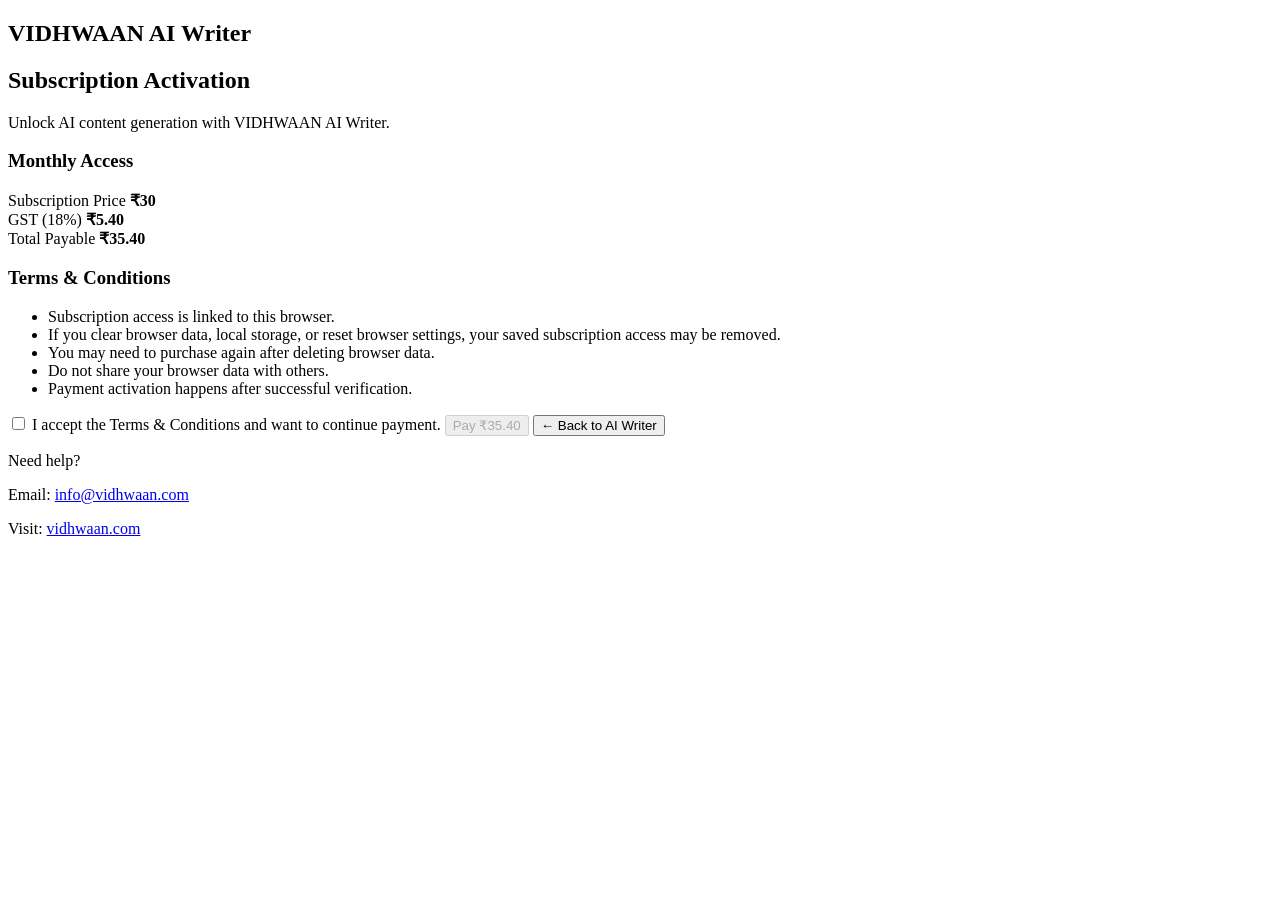
==== payment/index.html @ 8031833a "Create index.html" ====
<!DOCTYPE html>
<html lang="en">

<head>

<meta charset="UTF-8">

<meta name="viewport" content="width=device-width, initial-scale=1.0">

<title>
VIDHWAAN AI Writer Subscription
</title>


<link rel="stylesheet" href="payment.css">


</head>


<body>


<main class="payment-container">


<section class="payment-card">


<h1>
VIDHWAAN AI Writer
</h1>


<h2>
Subscription Activation
</h2>



<p class="description">

Unlock AI content generation with VIDHWAAN AI Writer.

</p>



<div class="price-box">


<h3>
Monthly Access
</h3>


<div class="price-row">

<span>
Subscription Price
</span>

<strong>
₹30
</strong>

</div>



<div class="price-row">

<span>
GST (18%)
</span>

<strong>
₹5.40
</strong>

</div>



<div class="price-row total">

<span>
Total Payable
</span>

<strong>
₹35.40
</strong>

</div>


</div>





<div class="terms-box">


<h3>
Terms & Conditions
</h3>


<ul>

<li>
Subscription access is linked to this browser.
</li>


<li>
If you clear browser data, local storage, or reset browser settings, your saved subscription access may be removed.
</li>


<li>
You may need to purchase again after deleting browser data.
</li>


<li>
Do not share your browser data with others.
</li>


<li>
Payment activation happens after successful verification.
</li>


</ul>


</div>





<label class="accept-box">


<input 
type="checkbox"
id="acceptTerms"
>


<span>

I accept the Terms & Conditions and want to continue payment.

</span>


</label>





<button 
id="payButton"
disabled
>

Pay ₹35.40

</button>





<button 
id="backButton"
class="back-button"
>

← Back to AI Writer

</button>





<div class="support">


<p>

Need help?

</p>


<p>

Email:
<a href="mailto:info@vidhwaan.com">
info@vidhwaan.com
</a>

</p>


<p>

Visit:

<a href="https://vidhwaan.com" target="_blank">

vidhwaan.com

</a>

</p>


</div>



</section>


</main>



<script type="module" src="payment.js"></script>


</body>

</html>
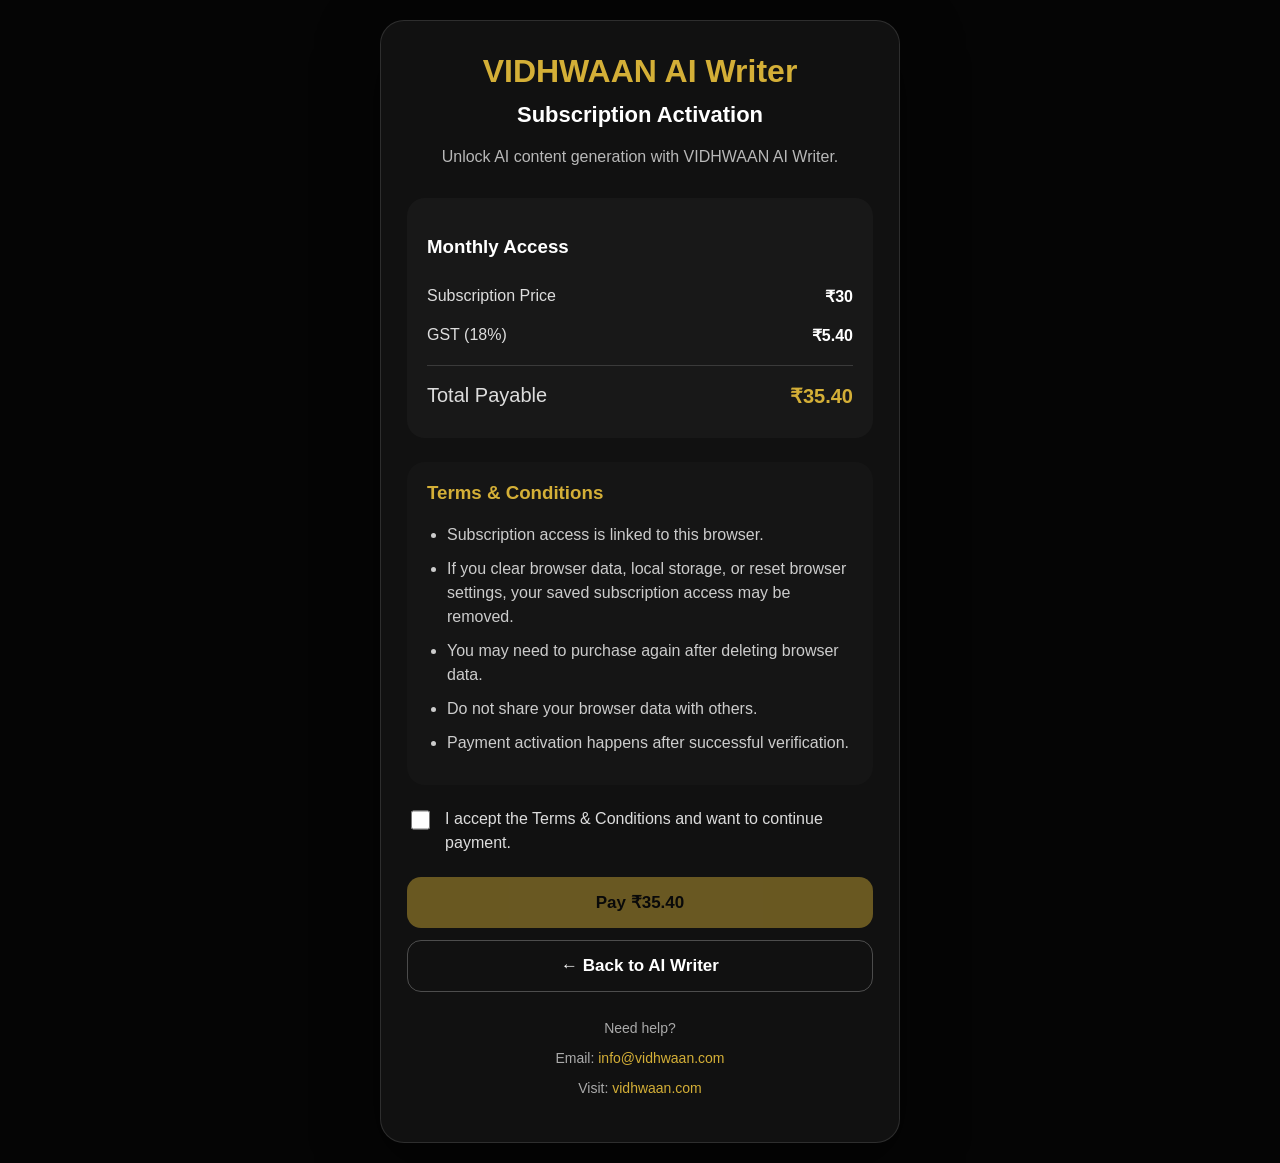
==== commit 9811b077: "Update index.html" ====
--- a/payment/index.html
+++ b/payment/index.html
@@ -236,7 +236,7 @@
 </main>
 
 
-
+<script src="https://checkout.razorpay.com/v1/checkout.js"></script>
 <script type="module" src="payment.js"></script>
 
 
--- a/payment/payment.css
+++ b/payment/payment.css
@@ -0,0 +1,414 @@
+/* ==========================================================================
+   VIDHWAAN AI Writer
+   Payment Page
+   Premium Production Design
+   ========================================================================== */
+
+
+*{
+
+    box-sizing:border-box;
+
+}
+
+
+
+body{
+
+    margin:0;
+
+    min-height:100vh;
+
+    font-family:
+
+    Inter,
+
+    Arial,
+
+    Helvetica,
+
+    sans-serif;
+
+    background:
+
+    #050505;
+
+    color:#ffffff;
+
+    display:flex;
+
+    justify-content:center;
+
+    align-items:center;
+
+    padding:20px;
+
+}
+
+
+
+.payment-container{
+
+    width:100%;
+
+    max-width:520px;
+
+}
+
+
+
+.payment-card{
+
+    background:
+
+    #111111;
+
+    border:
+
+    1px solid rgba(255,255,255,0.12);
+
+    border-radius:24px;
+
+    padding:32px 26px;
+
+    box-shadow:
+
+    0 20px 60px rgba(0,0,0,0.5);
+
+}
+
+
+
+h1{
+
+    text-align:center;
+
+    margin:0;
+
+    font-size:32px;
+
+    color:#d4af37;
+
+}
+
+
+
+h2{
+
+    text-align:center;
+
+    margin:12px 0 10px;
+
+    font-size:22px;
+
+}
+
+
+
+.description{
+
+    text-align:center;
+
+    color:#b8b8b8;
+
+    line-height:1.6;
+
+    margin-bottom:28px;
+
+}
+
+
+
+/* Price */
+
+
+.price-box{
+
+    background:
+
+    #181818;
+
+    border-radius:18px;
+
+    padding:20px;
+
+    margin-bottom:24px;
+
+}
+
+
+
+.price-row{
+
+    display:flex;
+
+    justify-content:space-between;
+
+    padding:10px 0;
+
+    color:#dddddd;
+
+}
+
+
+
+.price-row strong{
+
+    color:#ffffff;
+
+}
+
+
+
+.price-row.total{
+
+    margin-top:10px;
+
+    padding-top:18px;
+
+    border-top:
+
+    1px solid rgba(255,255,255,0.15);
+
+    font-size:20px;
+
+}
+
+
+
+.price-row.total strong{
+
+    color:#d4af37;
+
+}
+
+
+
+/* Terms */
+
+
+.terms-box{
+
+    background:
+
+    #151515;
+
+    border-radius:18px;
+
+    padding:20px;
+
+    margin-bottom:22px;
+
+}
+
+
+
+.terms-box h3{
+
+    margin-top:0;
+
+    color:#d4af37;
+
+}
+
+
+
+.terms-box ul{
+
+    padding-left:20px;
+
+    margin:0;
+
+}
+
+
+
+.terms-box li{
+
+    margin-bottom:10px;
+
+    color:#cccccc;
+
+    line-height:1.5;
+
+}
+
+
+
+/* Checkbox */
+
+
+.accept-box{
+
+    display:flex;
+
+    gap:12px;
+
+    align-items:flex-start;
+
+    cursor:pointer;
+
+    color:#dddddd;
+
+    line-height:1.5;
+
+    margin-bottom:22px;
+
+}
+
+
+
+.accept-box input{
+
+    width:20px;
+
+    height:20px;
+
+    margin-top:3px;
+
+}
+
+
+
+/* Buttons */
+
+
+button{
+
+    width:100%;
+
+    border:none;
+
+    border-radius:14px;
+
+    padding:15px;
+
+    font-size:17px;
+
+    font-weight:600;
+
+    cursor:pointer;
+
+}
+
+
+
+#payButton{
+
+    background:
+
+    #d4af37;
+
+    color:#000000;
+
+}
+
+
+
+#payButton:disabled{
+
+    opacity:0.45;
+
+    cursor:not-allowed;
+
+}
+
+
+
+.back-button{
+
+    margin-top:12px;
+
+    background:
+
+    transparent;
+
+    color:#ffffff;
+
+    border:
+
+    1px solid rgba(255,255,255,0.25);
+
+}
+
+
+
+.back-button:hover{
+
+    background:
+
+    rgba(255,255,255,0.08);
+
+}
+
+
+
+/* Support */
+
+
+.support{
+
+    margin-top:28px;
+
+    text-align:center;
+
+    color:#aaaaaa;
+
+    font-size:14px;
+
+}
+
+
+
+.support a{
+
+    color:#d4af37;
+
+    text-decoration:none;
+
+}
+
+
+
+/* Mobile */
+
+
+@media(max-width:600px){
+
+
+    body{
+
+        padding:14px;
+
+        align-items:flex-start;
+
+    }
+
+
+
+    .payment-card{
+
+        padding:24px 18px;
+
+        border-radius:20px;
+
+    }
+
+
+
+    h1{
+
+        font-size:28px;
+
+    }
+
+
+
+    h2{
+
+        font-size:20px;
+
+    }
+
+
+}
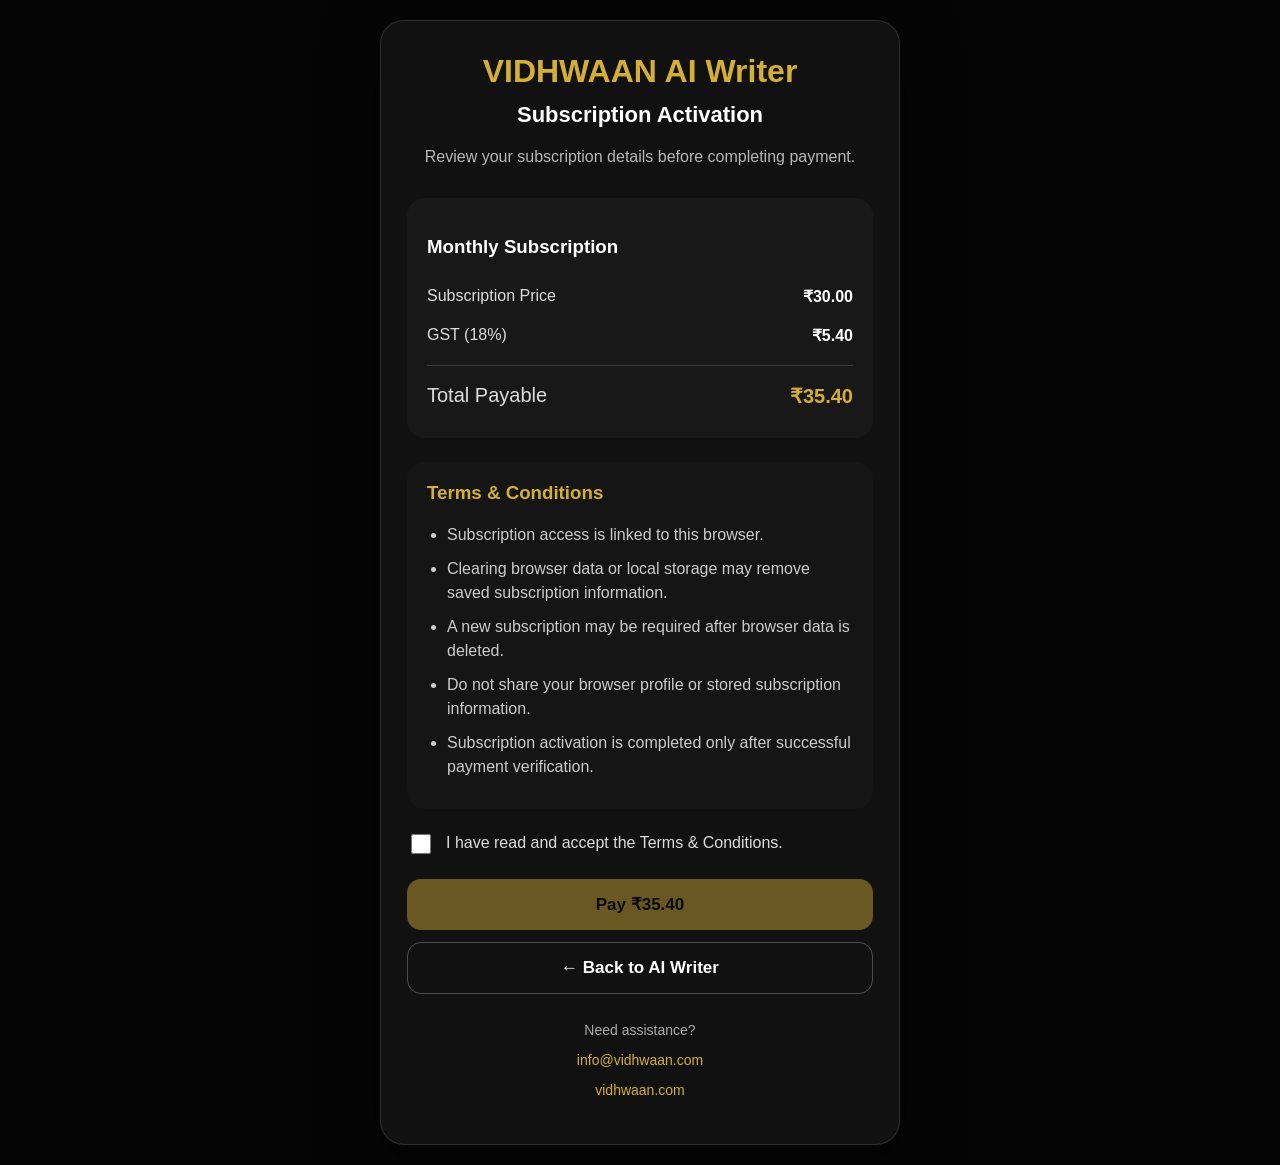
==== commit 8a21d69d: "Update index.html" ====
--- a/payment/index.html
+++ b/payment/index.html
@@ -5,219 +5,191 @@
 
 <meta charset="UTF-8">
 
-<meta name="viewport" content="width=device-width, initial-scale=1.0">
+<meta
+    name="viewport"
+    content="width=device-width, initial-scale=1.0">
 
 <title>
-VIDHWAAN AI Writer Subscription
+VIDHWAAN AI Writer - Subscription
 </title>
 
-
-<link rel="stylesheet" href="payment.css">
-
+<link
+    rel="stylesheet"
+    href="payment.css">
 
 </head>
 
-
 <body>
 
-
 <main class="payment-container">
 
-
 <section class="payment-card">
 
-
 <h1>
+
 VIDHWAAN AI Writer
+
 </h1>
 
-
 <h2>
+
 Subscription Activation
+
 </h2>
 
-
-
 <p class="description">
 
-Unlock AI content generation with VIDHWAAN AI Writer.
-
-</p>
-
-
+Review your subscription details before completing payment.
+
+</p>
 
 <div class="price-box">
 
-
 <h3>
-Monthly Access
+
+Monthly Subscription
+
 </h3>
 
-
 <div class="price-row">
 
 <span>
+
 Subscription Price
+
 </span>
 
 <strong>
-₹30
+
+₹30.00
+
 </strong>
 
 </div>
 
-
-
 <div class="price-row">
 
 <span>
+
 GST (18%)
+
 </span>
 
 <strong>
+
 ₹5.40
+
 </strong>
 
 </div>
 
-
-
 <div class="price-row total">
 
 <span>
+
 Total Payable
+
 </span>
 
 <strong>
+
 ₹35.40
+
 </strong>
 
 </div>
 
-
-</div>
-
-
-
-
+</div>
 
 <div class="terms-box">
 
-
 <h3>
+
 Terms & Conditions
+
 </h3>
 
-
 <ul>
 
 <li>
 Subscription access is linked to this browser.
 </li>
 
-
-<li>
-If you clear browser data, local storage, or reset browser settings, your saved subscription access may be removed.
-</li>
-
-
-<li>
-You may need to purchase again after deleting browser data.
-</li>
-
-
-<li>
-Do not share your browser data with others.
-</li>
-
-
-<li>
-Payment activation happens after successful verification.
-</li>
-
+<li>
+Clearing browser data or local storage may remove saved subscription information.
+</li>
+
+<li>
+A new subscription may be required after browser data is deleted.
+</li>
+
+<li>
+Do not share your browser profile or stored subscription information.
+</li>
+
+<li>
+Subscription activation is completed only after successful payment verification.
+</li>
 
 </ul>
 
-
-</div>
-
-
-
-
+</div>
 
 <label class="accept-box">
 
-
-<input 
-type="checkbox"
-id="acceptTerms"
->
-
-
-<span>
-
-I accept the Terms & Conditions and want to continue payment.
-
-</span>
-
+<input
+    id="acceptTerms"
+    type="checkbox">
+
+<span>
+
+I have read and accept the Terms & Conditions.
+
+</span>
 
 </label>
 
-
-
-
-
-<button 
-id="payButton"
-disabled
->
+<button
+    id="payButton"
+    disabled>
 
 Pay ₹35.40
 
 </button>
 
-
-
-
-
-<button 
-id="backButton"
-class="back-button"
->
+<button
+    id="backButton"
+    class="back-button"
+    type="button">
 
 ← Back to AI Writer
 
 </button>
 
-
-
-
-
 <div class="support">
 
-
 <p>
 
-Need help?
-
-</p>
-
+Need assistance?
+
+</p>
 
 <p>
 
-Email:
 <a href="mailto:info@vidhwaan.com">
+
 info@vidhwaan.com
+
 </a>
 
 </p>
 
-
 <p>
 
-Visit:
-
-<a href="https://vidhwaan.com" target="_blank">
+<a
+    href="https://vidhwaan.com"
+    target="_blank"
+    rel="noopener">
 
 vidhwaan.com
 
@@ -225,20 +197,20 @@
 
 </p>
 
-
-</div>
-
-
+</div>
 
 </section>
 
-
 </main>
 
+<script src="../config.js"></script>
 
 <script src="https://checkout.razorpay.com/v1/checkout.js"></script>
-<script type="module" src="payment.js"></script>
-
+
+<script
+    type="module"
+    src="payment.js">
+</script>
 
 </body>
 
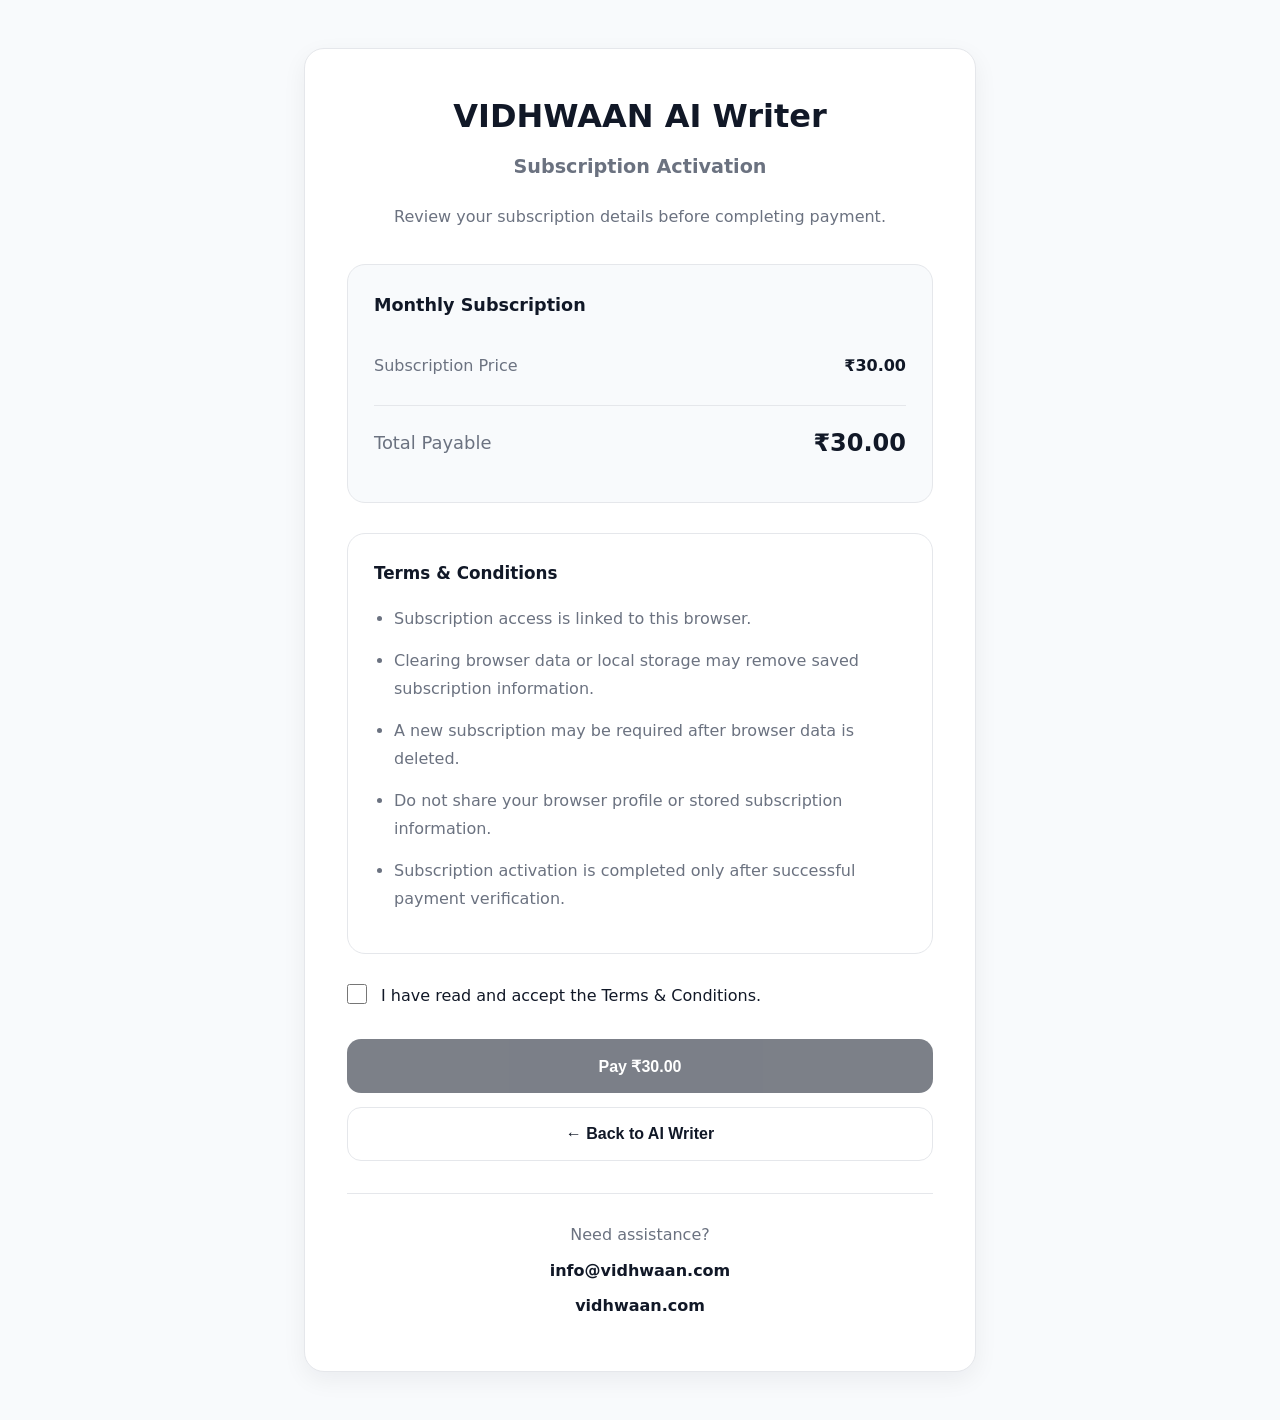
==== commit ac6ef975: "Update index.html" ====
--- a/payment/index.html
+++ b/payment/index.html
@@ -67,33 +67,18 @@
 
 </div>
 
-<div class="price-row">
+
+<div class="price-row total">
 
 <span>
 
-GST (18%)
+Total Payable
 
 </span>
 
 <strong>
 
-₹5.40
-
-</strong>
-
-</div>
-
-<div class="price-row total">
-
-<span>
-
-Total Payable
-
-</span>
-
-<strong>
-
-₹35.40
+₹30.00
 
 </strong>
 
@@ -153,7 +138,7 @@
     id="payButton"
     disabled>
 
-Pay ₹35.40
+Pay ₹30.00
 
 </button>
 
--- a/payment/payment.css
+++ b/payment/payment.css
@@ -1,414 +1,658 @@
 /* ==========================================================================
    VIDHWAAN AI Writer
    Payment Page
-   Premium Production Design
-   ========================================================================== */
-
-
-*{
-
+   Version 2.0
+   Global Production Design
+   ========================================================================== */
+
+/* ==========================================================================
+   RESET
+   ========================================================================== */
+
+*,
+*::before,
+*::after{
+
+    margin:0;
+    padding:0;
     box-sizing:border-box;
 
 }
 
-
+html{
+
+    font-size:16px;
+    -webkit-text-size-adjust:100%;
+    scroll-behavior:smooth;
+
+}
 
 body{
 
-    margin:0;
-
     min-height:100vh;
 
+    background:#f8fafc;
+
+    color:#111827;
+
     font-family:
-
-    Inter,
-
-    Arial,
-
-    Helvetica,
-
-    sans-serif;
-
-    background:
-
-    #050505;
+        system-ui,
+        -apple-system,
+        BlinkMacSystemFont,
+        "Segoe UI",
+        Roboto,
+        Arial,
+        sans-serif;
+
+    line-height:1.6;
+
+    text-rendering:optimizeLegibility;
+
+    -webkit-font-smoothing:antialiased;
+
+}
+
+/* ==========================================================================
+   DESIGN TOKENS
+   ========================================================================== */
+
+:root{
+
+    --vw-bg:#f8fafc;
+
+    --vw-surface:#ffffff;
+
+    --vw-border:#e5e7eb;
+
+    --vw-text:#111827;
+
+    --vw-text-soft:#6b7280;
+
+    --vw-primary:#111827;
+
+    --vw-primary-hover:#1f2937;
+
+    --vw-radius:20px;
+
+    --vw-radius-small:14px;
+
+    --vw-shadow:
+
+        0 8px 24px rgba(15,23,42,.06);
+
+}
+
+/* ==========================================================================
+   LAYOUT
+   ========================================================================== */
+
+.payment-container{
+
+    width:min(100%,720px);
+
+    margin:auto;
+
+    padding:48px 24px;
+
+}
+
+.payment-card{
+
+    background:var(--vw-surface);
+
+    border:1px solid var(--vw-border);
+
+    border-radius:var(--vw-radius);
+
+    box-shadow:var(--vw-shadow);
+
+    overflow:hidden;
+
+}
+
+/* ==========================================================================
+   HEADER
+   ========================================================================== */
+
+h1{
+
+    font-size:2rem;
+
+    font-weight:700;
+
+    color:var(--vw-text);
+
+    text-align:center;
+
+    margin-bottom:10px;
+
+}
+
+h2{
+
+    font-size:1.2rem;
+
+    font-weight:600;
+
+    color:var(--vw-text-soft);
+
+    text-align:center;
+
+    margin-bottom:20px;
+
+}
+
+.description{
+
+    text-align:center;
+
+    color:var(--vw-text-soft);
+
+    font-size:1rem;
+
+    line-height:1.7;
+
+    max-width:520px;
+
+    margin:0 auto;
+
+}
+
+/* ==========================================================================
+   CONTENT
+   ========================================================================== */
+
+.payment-card{
+
+    padding:42px;
+
+}
+
+.price-box{
+
+    margin-top:34px;
+
+    margin-bottom:30px;
+
+    background:#f8fafc;
+
+    border:1px solid var(--vw-border);
+
+    border-radius:18px;
+
+    padding:26px;
+
+}
+
+.price-box h3{
+
+    font-size:1.1rem;
+
+    font-weight:700;
+
+    color:var(--vw-text);
+
+    margin-bottom:20px;
+
+}
+
+.price-row{
+
+    display:flex;
+
+    align-items:center;
+
+    justify-content:space-between;
+
+    gap:20px;
+
+    padding:14px 0;
+
+    color:var(--vw-text-soft);
+
+}
+
+.price-row strong{
+
+    color:var(--vw-text);
+
+    font-weight:700;
+
+}
+
+.price-row.total{
+
+    margin-top:12px;
+
+    padding-top:18px;
+
+    border-top:1px solid var(--vw-border);
+
+    font-size:1.12rem;
+
+}
+
+.price-row.total strong{
+
+    font-size:1.5rem;
+
+}
+
+/* ==========================================================================
+   TERMS
+   ========================================================================== */
+
+.terms-box{
+
+    background:#ffffff;
+
+    border:1px solid var(--vw-border);
+
+    border-radius:18px;
+
+    padding:26px;
+
+    margin-bottom:28px;
+
+}
+
+.terms-box h3{
+
+    font-size:1.05rem;
+
+    margin-bottom:18px;
+
+    color:var(--vw-text);
+
+}
+
+.terms-box ul{
+
+    padding-left:20px;
+
+}
+
+.terms-box li{
+
+    margin-bottom:14px;
+
+    color:var(--vw-text-soft);
+
+    line-height:1.75;
+
+}
+
+/* ==========================================================================
+   ACCEPT
+   ========================================================================== */
+
+.accept-box{
+
+    display:flex;
+
+    align-items:flex-start;
+
+    gap:14px;
+
+    margin-bottom:30px;
+
+    cursor:pointer;
+
+}
+
+.accept-box input{
+
+    width:20px;
+
+    height:20px;
+
+    margin-top:2px;
+
+    accent-color:#111827;
+
+}
+
+.accept-box span{
+
+    color:var(--vw-text);
+
+    line-height:1.7;
+
+}
+
+/* ==========================================================================
+   BUTTONS
+   ========================================================================== */
+
+button{
+
+    width:100%;
+
+    min-height:54px;
+
+    border:none;
+
+    border-radius:14px;
+
+    font-size:16px;
+
+    font-weight:600;
+
+    cursor:pointer;
+
+    transition:
+        background .18s ease,
+        border-color .18s ease,
+        color .18s ease,
+        transform .18s ease;
+
+}
+
+button:hover{
+
+    transform:translateY(-1px);
+
+}
+
+button:active{
+
+    transform:scale(.98);
+
+}
+
+#payButton{
+
+    background:var(--vw-primary);
 
     color:#ffffff;
 
-    display:flex;
-
-    justify-content:center;
-
-    align-items:center;
-
-    padding:20px;
-
-}
-
-
-
-.payment-container{
-
-    width:100%;
-
-    max-width:520px;
-
-}
-
-
-
-.payment-card{
-
-    background:
-
-    #111111;
-
-    border:
-
-    1px solid rgba(255,255,255,0.12);
-
-    border-radius:24px;
-
-    padding:32px 26px;
+}
+
+#payButton:hover{
+
+    background:var(--vw-primary-hover);
+
+}
+
+#payButton:disabled{
+
+    opacity:.55;
+
+    cursor:not-allowed;
+
+    transform:none;
+
+}
+
+.back-button{
+
+    margin-top:14px;
+
+    background:#ffffff;
+
+    color:var(--vw-text);
+
+    border:1px solid var(--vw-border);
+
+}
+
+.back-button:hover{
+
+    background:#f8fafc;
+
+}
+
+/* ==========================================================================
+   SUPPORT
+   ========================================================================== */
+
+.support{
+
+    margin-top:32px;
+
+    padding-top:28px;
+
+    border-top:1px solid var(--vw-border);
+
+    text-align:center;
+
+}
+
+.support p{
+
+    margin-bottom:10px;
+
+    color:var(--vw-text-soft);
+
+    line-height:1.6;
+
+}
+
+.support a{
+
+    color:var(--vw-text);
+
+    text-decoration:none;
+
+    font-weight:600;
+
+}
+
+.support a:hover{
+
+    text-decoration:underline;
+
+}
+
+/* ==========================================================================
+   ACCESSIBILITY
+   ========================================================================== */
+
+button:focus-visible,
+input:focus-visible,
+a:focus-visible{
+
+    outline:none;
 
     box-shadow:
-
-    0 20px 60px rgba(0,0,0,0.5);
-
-}
-
-
-
-h1{
-
-    text-align:center;
-
-    margin:0;
-
-    font-size:32px;
-
-    color:#d4af37;
-
-}
-
-
-
-h2{
-
-    text-align:center;
-
-    margin:12px 0 10px;
-
-    font-size:22px;
-
-}
-
-
-
-.description{
-
-    text-align:center;
-
-    color:#b8b8b8;
-
-    line-height:1.6;
-
-    margin-bottom:28px;
-
-}
-
-
-
-/* Price */
-
-
-.price-box{
-
-    background:
-
-    #181818;
-
-    border-radius:18px;
-
-    padding:20px;
-
-    margin-bottom:24px;
-
-}
-
-
-
-.price-row{
-
-    display:flex;
-
-    justify-content:space-between;
-
-    padding:10px 0;
-
-    color:#dddddd;
-
-}
-
-
-
-.price-row strong{
-
-    color:#ffffff;
-
-}
-
-
-
-.price-row.total{
-
-    margin-top:10px;
-
-    padding-top:18px;
-
-    border-top:
-
-    1px solid rgba(255,255,255,0.15);
-
-    font-size:20px;
-
-}
-
-
-
-.price-row.total strong{
-
-    color:#d4af37;
-
-}
-
-
-
-/* Terms */
-
-
-.terms-box{
-
-    background:
-
-    #151515;
-
-    border-radius:18px;
-
-    padding:20px;
-
-    margin-bottom:22px;
-
-}
-
-
-
-.terms-box h3{
-
-    margin-top:0;
-
-    color:#d4af37;
-
-}
-
-
-
-.terms-box ul{
-
-    padding-left:20px;
-
-    margin:0;
-
-}
-
-
-
-.terms-box li{
-
-    margin-bottom:10px;
-
-    color:#cccccc;
-
-    line-height:1.5;
-
-}
-
-
-
-/* Checkbox */
-
-
-.accept-box{
-
-    display:flex;
-
-    gap:12px;
-
-    align-items:flex-start;
-
-    cursor:pointer;
-
-    color:#dddddd;
-
-    line-height:1.5;
-
-    margin-bottom:22px;
-
-}
-
-
-
-.accept-box input{
-
-    width:20px;
-
-    height:20px;
-
-    margin-top:3px;
-
-}
-
-
-
-/* Buttons */
-
-
-button{
-
-    width:100%;
-
-    border:none;
-
-    border-radius:14px;
-
-    padding:15px;
-
-    font-size:17px;
-
-    font-weight:600;
-
-    cursor:pointer;
-
-}
-
-
-
-#payButton{
-
-    background:
-
-    #d4af37;
-
-    color:#000000;
-
-}
-
-
-
-#payButton:disabled{
-
-    opacity:0.45;
-
-    cursor:not-allowed;
-
-}
-
-
-
-.back-button{
-
-    margin-top:12px;
-
-    background:
-
-    transparent;
-
-    color:#ffffff;
-
-    border:
-
-    1px solid rgba(255,255,255,0.25);
-
-}
-
-
-
-.back-button:hover{
-
-    background:
-
-    rgba(255,255,255,0.08);
-
-}
-
-
-
-/* Support */
-
-
-.support{
-
-    margin-top:28px;
-
-    text-align:center;
-
-    color:#aaaaaa;
-
-    font-size:14px;
-
-}
-
-
-
-.support a{
-
-    color:#d4af37;
-
-    text-decoration:none;
-
-}
-
-
-
-/* Mobile */
-
-
-@media(max-width:600px){
-
+        0 0 0 4px rgba(17,24,39,.12);
+
+}
+
+::selection{
+
+    background:#dbeafe;
+
+    color:#111827;
+
+}
+
+/* ==========================================================================
+   MOBILE
+   ========================================================================== */
+
+@media(max-width:768px){
+
+    .payment-container{
+
+        padding:16px;
+
+    }
+
+    .payment-card{
+
+        padding:24px;
+
+        border-radius:18px;
+
+    }
+
+    h1{
+
+        font-size:1.75rem;
+
+    }
+
+    h2{
+
+        font-size:1.05rem;
+
+        margin-bottom:16px;
+
+    }
+
+    .description{
+
+        font-size:.95rem;
+
+    }
+
+    .price-box{
+
+        margin-top:24px;
+
+        padding:20px;
+
+    }
+
+    .price-row{
+
+        padding:12px 0;
+
+        gap:12px;
+
+    }
+
+    .price-row.total{
+
+        font-size:1rem;
+
+    }
+
+    .price-row.total strong{
+
+        font-size:1.3rem;
+
+    }
+
+    .terms-box{
+
+        padding:20px;
+
+    }
+
+    .terms-box li{
+
+        margin-bottom:12px;
+
+    }
+
+    .accept-box{
+
+        gap:12px;
+
+    }
+
+    .accept-box span{
+
+        font-size:.95rem;
+
+    }
+
+    button{
+
+        min-height:52px;
+
+        font-size:15px;
+
+    }
+
+}
+
+/* ==========================================================================
+   SMALL MOBILE
+   ========================================================================== */
+
+@media(max-width:480px){
+
+    .payment-container{
+
+        padding:12px;
+
+    }
+
+    .payment-card{
+
+        padding:20px;
+
+    }
+
+    h1{
+
+        font-size:1.55rem;
+
+    }
+
+    h2{
+
+        font-size:1rem;
+
+    }
+
+    .price-box,
+    .terms-box{
+
+        padding:18px;
+
+    }
+
+    .price-row{
+
+        font-size:.95rem;
+
+    }
+
+    .price-row.total strong{
+
+        font-size:1.2rem;
+
+    }
+
+}
+
+/* ==========================================================================
+   PRINT
+   ========================================================================== */
+
+@media print{
 
     body{
 
-        padding:14px;
-
-        align-items:flex-start;
-
-    }
-
-
+        background:#ffffff;
+
+    }
+
+    .payment-container{
+
+        max-width:100%;
+
+        padding:0;
+
+    }
 
     .payment-card{
 
-        padding:24px 18px;
-
-        border-radius:20px;
-
-    }
-
-
-
-    h1{
-
-        font-size:28px;
-
-    }
-
-
-
-    h2{
-
-        font-size:20px;
-
-    }
-
-
-}
+        box-shadow:none;
+
+        border:1px solid #cccccc;
+
+    }
+
+    button{
+
+        display:none;
+
+    }
+
+}
+
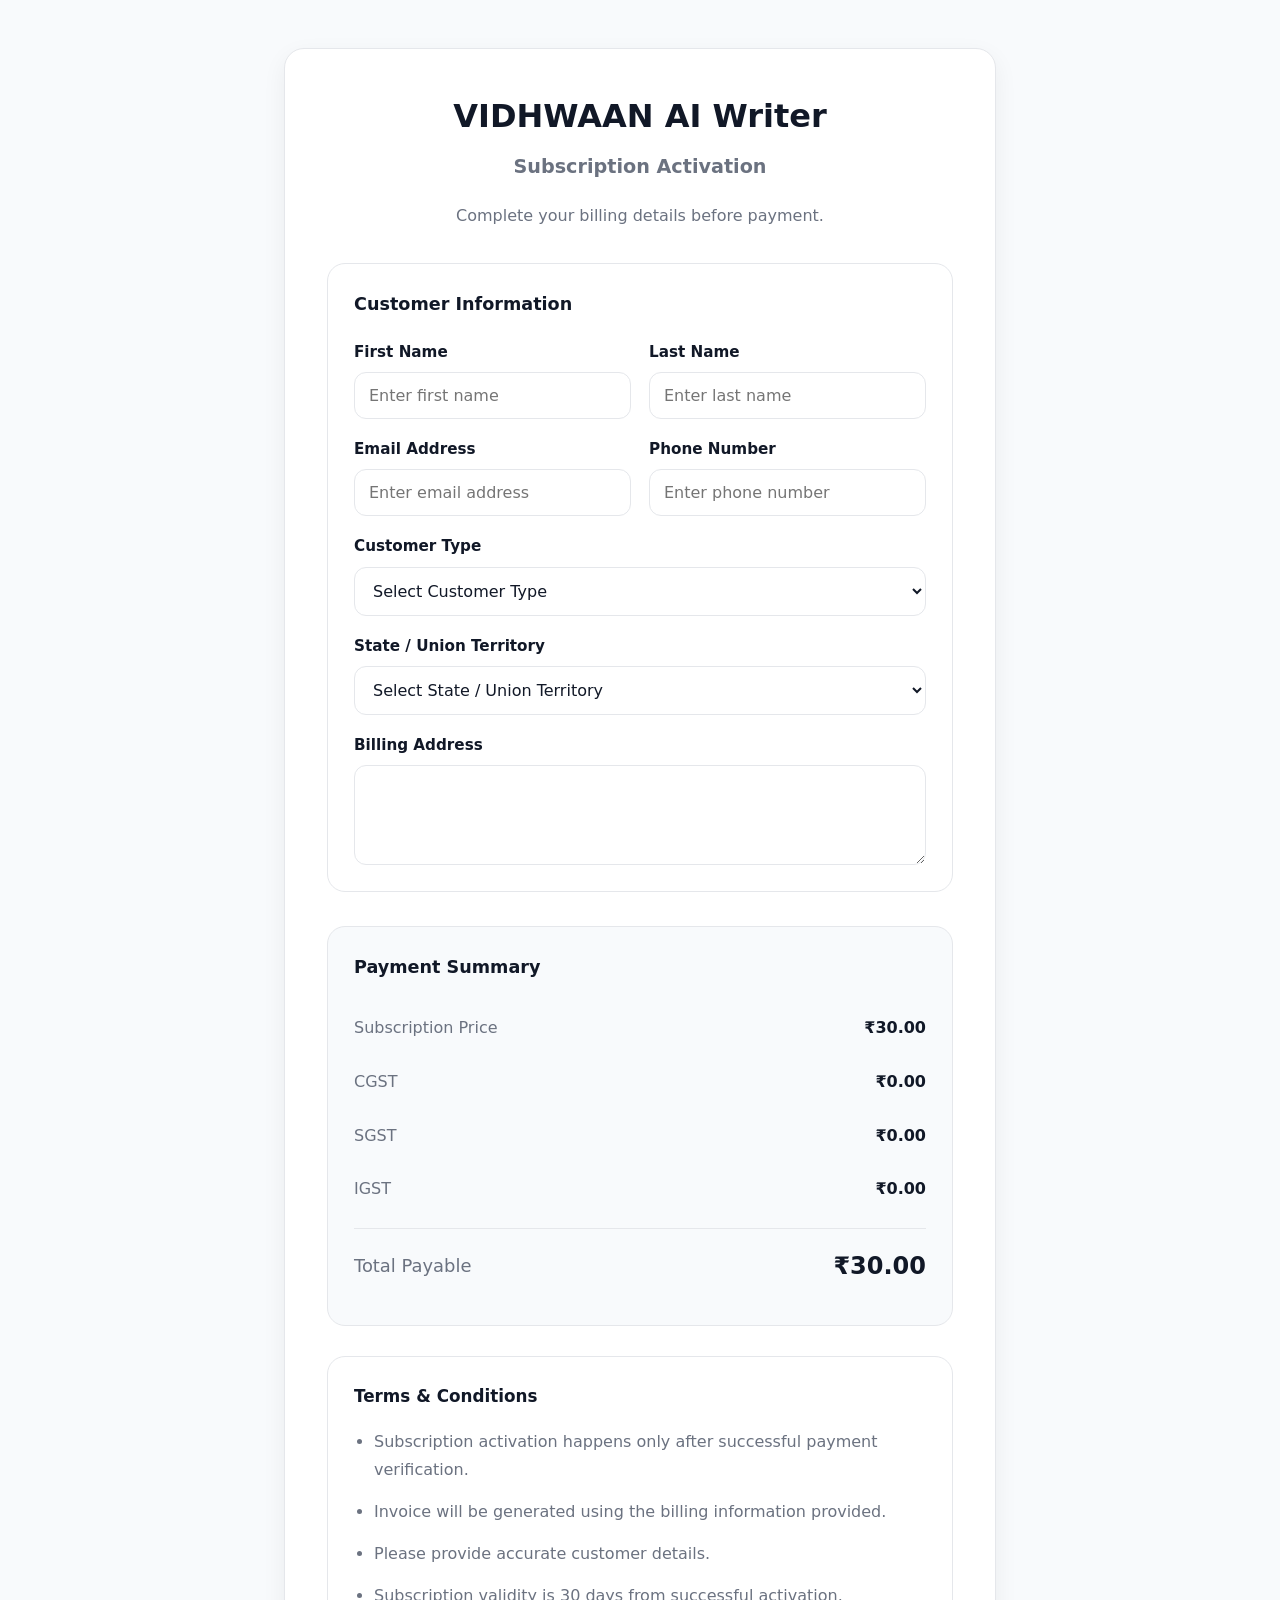
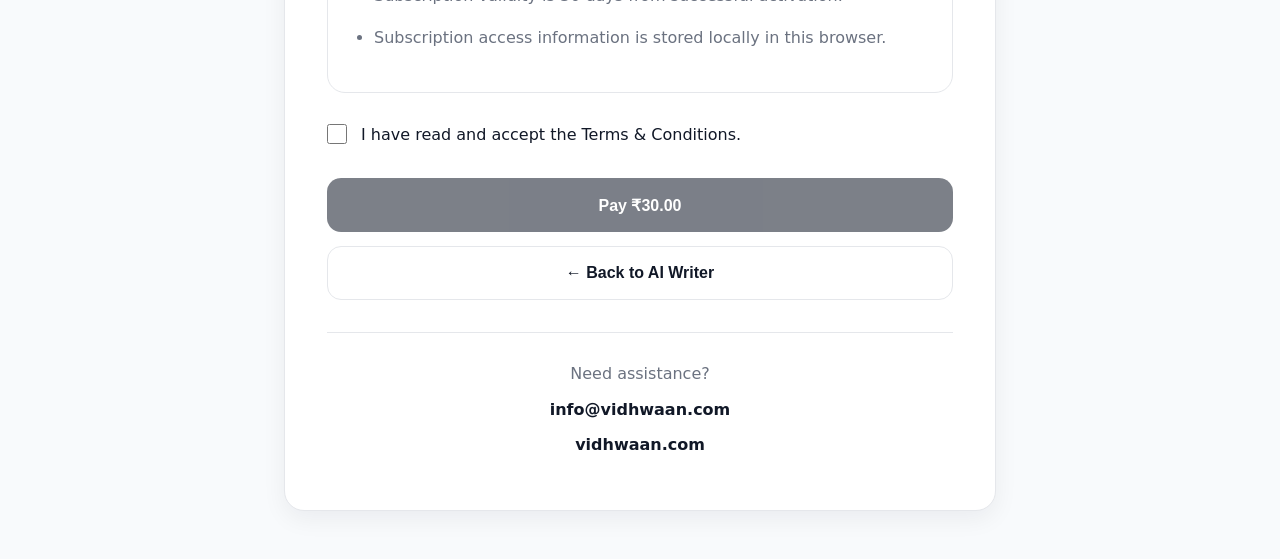
==== commit 50860e20: "Add files via upload" ====
--- a/payment/index.html
+++ b/payment/index.html
@@ -6,125 +6,754 @@
 <meta charset="UTF-8">
 
 <meta
-    name="viewport"
-    content="width=device-width, initial-scale=1.0">
+name="viewport"
+content="width=device-width, initial-scale=1.0">
 
 <title>
 VIDHWAAN AI Writer - Subscription
 </title>
 
+
 <link
-    rel="stylesheet"
-    href="payment.css">
+rel="stylesheet"
+href="payment.css">
+
 
 </head>
 
+
 <body>
 
+
 <main class="payment-container">
 
+
 <section class="payment-card">
 
+
+
 <h1>
 
 VIDHWAAN AI Writer
 
 </h1>
 
+
+
 <h2>
 
 Subscription Activation
 
 </h2>
 
+
+
 <p class="description">
 
-Review your subscription details before completing payment.
+Complete your billing details before payment.
 
 </p>
 
+
+
+
+
+<!-- =====================================================
+     CUSTOMER INFORMATION
+     ===================================================== -->
+
+
+<div class="customer-box">
+
+
+<h3>
+
+Customer Information
+
+</h3>
+
+
+
+<div class="customer-grid">
+
+
+
+
+
+<div class="customer-field">
+
+<label for="firstName">
+
+First Name
+
+</label>
+
+
+<input
+
+id="firstName"
+
+type="text"
+
+placeholder="Enter first name"
+
+autocomplete="given-name">
+
+</div>
+
+
+
+
+
+<div class="customer-field">
+
+<label for="lastName">
+
+Last Name
+
+</label>
+
+
+<input
+
+id="lastName"
+
+type="text"
+
+placeholder="Enter last name"
+
+autocomplete="family-name">
+
+</div>
+
+
+
+
+
+<div class="customer-field">
+
+<label for="email">
+
+Email Address
+
+</label>
+
+
+<input
+
+id="email"
+
+type="email"
+
+placeholder="Enter email address"
+
+autocomplete="email">
+
+</div>
+
+
+
+
+
+<div class="customer-field">
+
+<label for="phone">
+
+Phone Number
+
+</label>
+
+
+<input
+
+id="phone"
+
+type="tel"
+
+placeholder="Enter phone number"
+
+autocomplete="tel">
+
+</div>
+
+
+
+
+
+
+
+<div class="customer-field full">
+
+
+<label for="customerType">
+
+Customer Type
+
+</label>
+
+
+
+<select id="customerType">
+
+
+<option value="">
+
+Select Customer Type
+
+</option>
+
+
+<option value="individual">
+
+Individual
+
+</option>
+
+
+<option value="company">
+
+Company
+
+</option>
+
+
+</select>
+
+
+
+</div>
+
+
+
+
+
+
+<div
+
+id="companySection"
+
+class="customer-field full"
+
+hidden>
+
+
+
+<label for="companyName">
+
+Company Name
+
+</label>
+
+
+
+<input
+
+id="companyName"
+
+type="text"
+
+placeholder="Enter company name"
+
+autocomplete="organization">
+
+
+
+
+
+<label for="gstin">
+
+GSTIN (Optional)
+
+</label>
+
+
+
+<input
+
+id="gstin"
+
+type="text"
+
+placeholder="Enter GSTIN"
+
+autocomplete="off">
+
+
+
+</div>
+
+
+
+
+
+
+<div class="customer-field full">
+
+
+<label for="state">
+
+State / Union Territory
+
+</label>
+
+
+
+<select id="state">
+
+
+<option value="">
+
+Select State / Union Territory
+
+</option>
+
+
+<option>
+Andaman and Nicobar Islands
+</option>
+
+
+<option>
+Andhra Pradesh
+</option>
+
+
+<option>
+Arunachal Pradesh
+</option>
+
+
+<option>
+Assam
+</option>
+
+
+<option>
+Bihar
+</option>
+
+
+<option>
+Chandigarh
+</option>
+
+
+<option>
+Chhattisgarh
+</option>
+
+
+<option>
+Dadra and Nagar Haveli and Daman and Diu
+</option>
+
+
+<option>
+Delhi
+</option>
+
+
+<option>
+Goa
+</option>
+
+
+<option>
+Gujarat
+</option>
+
+
+<option>
+Haryana
+</option>
+
+
+<option>
+Himachal Pradesh
+</option>
+
+
+<option>
+Jammu and Kashmir
+</option>
+
+
+<option>
+Jharkhand
+</option>
+
+
+<option>
+Karnataka
+</option>
+
+
+<option>
+Kerala
+</option>
+
+
+<option>
+Ladakh
+</option>
+
+
+<option>
+Lakshadweep
+</option>
+
+
+<option>
+Madhya Pradesh
+</option>
+
+
+<option>
+Maharashtra
+</option>
+
+
+<option>
+Manipur
+</option>
+
+
+<option>
+Meghalaya
+</option>
+
+
+<option>
+Mizoram
+</option>
+
+
+<option>
+Nagaland
+</option>
+
+
+<option>
+Odisha
+</option>
+
+
+<option>
+Puducherry
+</option>
+
+
+<option>
+Punjab
+</option>
+
+
+<option>
+Rajasthan
+</option>
+
+
+<option>
+Sikkim
+</option>
+
+
+<option>
+Tamil Nadu
+</option>
+
+
+<option>
+Telangana
+</option>
+
+
+<option>
+Tripura
+</option>
+
+
+<option>
+Uttar Pradesh
+</option>
+
+
+<option>
+Uttarakhand
+</option>
+
+
+<option>
+West Bengal
+</option>
+
+
+</select>
+
+
+</div>
+
+<!-- =====================================================
+     BILLING ADDRESS
+     ===================================================== -->
+
+
+<div class="customer-field full">
+
+
+<label for="address">
+
+Billing Address
+
+</label>
+
+
+
+<textarea
+
+id="address"
+
+rows="3"
+
+placeholder="Enter billing address"
+
+autocomplete="street-address">
+
+</textarea>
+
+
+
+</div>
+
+
+
+</div>
+
+
+</div>
+
+
+
+
+
+
+
+
+<!-- =====================================================
+     PAYMENT SUMMARY
+     ===================================================== -->
+
+
 <div class="price-box">
 
+
 <h3>
 
-Monthly Subscription
+Payment Summary
 
 </h3>
 
+
+
+
 <div class="price-row">
 
+
 <span>
 
 Subscription Price
 
 </span>
 
-<strong>
+
+<strong id="baseAmount">
 
 ₹30.00
 
 </strong>
 
-</div>
+
+</div>
+
+
+
+
+
+<div class="price-row">
+
+
+<span>
+
+CGST
+
+</span>
+
+
+<strong id="cgstAmount">
+
+₹0.00
+
+</strong>
+
+
+</div>
+
+
+
+
+
+<div class="price-row">
+
+
+<span>
+
+SGST
+
+</span>
+
+
+<strong id="sgstAmount">
+
+₹0.00
+
+</strong>
+
+
+</div>
+
+
+
+
+
+<div class="price-row">
+
+
+<span>
+
+IGST
+
+</span>
+
+
+<strong id="igstAmount">
+
+₹0.00
+
+</strong>
+
+
+</div>
+
+
+
+
 
 
 <div class="price-row total">
 
+
 <span>
 
 Total Payable
 
 </span>
 
-<strong>
+
+<strong id="totalAmount">
 
 ₹30.00
 
 </strong>
 
-</div>
-
-</div>
+
+</div>
+
+
+</div>
+
+
+
+
+
+
+
+
+
+<!-- =====================================================
+     TERMS
+     ===================================================== -->
+
 
 <div class="terms-box">
 
+
 <h3>
 
 Terms & Conditions
 
 </h3>
 
+
+
 <ul>
 
+
 <li>
-Subscription access is linked to this browser.
+
+Subscription activation happens only after successful payment verification.
+
 </li>
 
+
 <li>
-Clearing browser data or local storage may remove saved subscription information.
+
+Invoice will be generated using the billing information provided.
+
 </li>
 
+
 <li>
-A new subscription may be required after browser data is deleted.
+
+Please provide accurate customer details.
+
 </li>
 
+
 <li>
-Do not share your browser profile or stored subscription information.
+
+Subscription validity is 30 days from successful activation.
+
 </li>
 
+
 <li>
-Subscription activation is completed only after successful payment verification.
+
+Subscription access information is stored locally in this browser.
+
 </li>
 
+
 </ul>
 
-</div>
+
+</div>
+
+
+
+
+
+
 
 <label class="accept-box">
 
+
 <input
-    id="acceptTerms"
-    type="checkbox">
+
+id="acceptTerms"
+
+type="checkbox">
+
+
 
 <span>
 
@@ -132,33 +761,65 @@
 
 </span>
 
-</label>
+
+</label>
+
+
+
+
+
+
 
 <button
-    id="payButton"
-    disabled>
+
+id="payButton"
+
+disabled>
+
 
 Pay ₹30.00
 
+
 </button>
 
+
+
+
+
+
+
 <button
-    id="backButton"
-    class="back-button"
-    type="button">
+
+id="backButton"
+
+class="back-button"
+
+type="button">
+
 
 ← Back to AI Writer
 
+
 </button>
 
+
+
+
+
+
+
+
 <div class="support">
 
+
 <p>
 
 Need assistance?
 
 </p>
 
+
+
 <p>
 
 <a href="mailto:info@vidhwaan.com">
@@ -169,34 +830,69 @@
 
 </p>
 
+
+
+
 <p>
 
 <a
-    href="https://vidhwaan.com"
-    target="_blank"
-    rel="noopener">
+
+href="https://vidhwaan.com"
+
+target="_blank"
+
+rel="noopener">
+
 
 vidhwaan.com
 
+
 </a>
 
 </p>
 
-</div>
+
+
+</div>
+
+
+
+
+
+
 
 </section>
 
+
 </main>
 
+
+
+
+
+
+
 <script src="../config.js"></script>
 
+
 <script src="https://checkout.razorpay.com/v1/checkout.js"></script>
 
+
+
+
 <script
-    type="module"
-    src="payment.js">
+
+type="module"
+
+src="payment.js">
+
 </script>
 
+
+
+
+
 </body>
 
-</html>
+
+</html>
--- a/payment/payment.css
+++ b/payment/payment.css
@@ -1,13 +1,15 @@
 /* ==========================================================================
    VIDHWAAN AI Writer
    Payment Page
-   Version 2.0
+   Version 3.0
    Global Production Design
    ========================================================================== */
 
+
 /* ==========================================================================
    RESET
    ========================================================================== */
+
 
 *,
 *::before,
@@ -19,14 +21,20 @@
 
 }
 
+
+
 html{
 
     font-size:16px;
+
     -webkit-text-size-adjust:100%;
+
     scroll-behavior:smooth;
 
 }
 
+
+
 body{
 
     min-height:100vh;
@@ -36,623 +44,1194 @@
     color:#111827;
 
     font-family:
+
         system-ui,
+
         -apple-system,
+
         BlinkMacSystemFont,
+
         "Segoe UI",
+
         Roboto,
+
         Arial,
+
         sans-serif;
 
+
     line-height:1.6;
 
-    text-rendering:optimizeLegibility;
-
     -webkit-font-smoothing:antialiased;
 
 }
 
+
+
+
+
 /* ==========================================================================
    DESIGN TOKENS
    ========================================================================== */
 
+
 :root{
 
+
     --vw-bg:#f8fafc;
 
+
     --vw-surface:#ffffff;
 
+
     --vw-border:#e5e7eb;
 
+
     --vw-text:#111827;
 
+
     --vw-text-soft:#6b7280;
 
+
     --vw-primary:#111827;
 
+
     --vw-primary-hover:#1f2937;
 
+
     --vw-radius:20px;
 
-    --vw-radius-small:14px;
 
     --vw-shadow:
 
-        0 8px 24px rgba(15,23,42,.06);
-
-}
+    0 8px 24px rgba(15,23,42,.06);
+
+
+}
+
+
+
+
+
+
 
 /* ==========================================================================
    LAYOUT
    ========================================================================== */
 
+
 .payment-container{
 
-    width:min(100%,720px);
+
+    width:min(100%,760px);
+
 
     margin:auto;
 
+
     padding:48px 24px;
 
-}
+
+}
+
+
+
 
 .payment-card{
 
+
     background:var(--vw-surface);
 
+
     border:1px solid var(--vw-border);
 
+
     border-radius:var(--vw-radius);
 
+
     box-shadow:var(--vw-shadow);
 
-    overflow:hidden;
-
-}
+
+    padding:42px;
+
+
+}
+
+
+
+
+
+
+
 
 /* ==========================================================================
    HEADER
    ========================================================================== */
 
+
 h1{
 
+
     font-size:2rem;
 
+
     font-weight:700;
 
+
+    text-align:center;
+
+
     color:var(--vw-text);
 
+
+    margin-bottom:10px;
+
+
+}
+
+
+
+h2{
+
+
+    font-size:1.2rem;
+
+
+    font-weight:600;
+
+
     text-align:center;
 
+
+    color:var(--vw-text-soft);
+
+
+    margin-bottom:20px;
+
+
+}
+
+
+
+
+.description{
+
+
+    text-align:center;
+
+
+    color:var(--vw-text-soft);
+
+
+    font-size:1rem;
+
+
+    max-width:520px;
+
+
+    margin:auto;
+
+
+}
+
+
+
+
+
+
+
+/* ==========================================================================
+   CUSTOMER INFORMATION
+   ========================================================================== */
+
+
+
+.customer-box{
+
+
+    margin-top:34px;
+
+
+    margin-bottom:30px;
+
+
+    background:#ffffff;
+
+
+    border:1px solid var(--vw-border);
+
+
+    border-radius:18px;
+
+
+    padding:26px;
+
+
+}
+
+
+
+
+.customer-box h3{
+
+
+    font-size:1.1rem;
+
+
+    font-weight:700;
+
+
+    margin-bottom:22px;
+
+
+}
+
+
+
+
+
+.customer-grid{
+
+
+    display:grid;
+
+
+    grid-template-columns:repeat(2,1fr);
+
+
+    gap:18px;
+
+
+}
+
+
+
+
+.customer-field{
+
+    display:flex;
+
+    flex-direction:column;
+
+    gap:8px;
+
+}
+
+
+.customer-field[hidden]{
+
+    display:none;
+
+}
+
+
+
+
+
+.customer-field.full{
+
+
+    grid-column:1/-1;
+
+
+}
+
+
+
+
+
+.customer-field label{
+
+
+    font-size:.95rem;
+
+
+    font-weight:600;
+
+
+    color:var(--vw-text);
+
+
+}
+
+
+
+
+
+.customer-field input,
+.customer-field select,
+.customer-field textarea{
+
+
+    width:100%;
+
+
+    border:1px solid var(--vw-border);
+
+
+    border-radius:12px;
+
+
+    padding:13px 14px;
+
+
+    font-size:16px;
+
+
+    font-family:inherit;
+
+
+    color:var(--vw-text);
+
+
+    background:#ffffff;
+
+
+    transition:
+
+
+    border-color .18s ease,
+
+    box-shadow .18s ease;
+
+
+}
+
+
+
+
+
+.customer-field textarea{
+
+
+    resize:vertical;
+
+
+    min-height:100px;
+
+
+}
+
+
+
+
+
+.customer-field input:focus,
+.customer-field select:focus,
+.customer-field textarea:focus{
+
+
+    outline:none;
+
+
+    border-color:#111827;
+
+
+    box-shadow:
+
+
+    0 0 0 4px rgba(17,24,39,.10);
+
+
+}
+
+/* ==========================================================================
+   PAYMENT SUMMARY
+   ========================================================================== */
+
+
+.price-box{
+
+
+    margin-top:34px;
+
+
+    margin-bottom:30px;
+
+
+    background:#f8fafc;
+
+
+    border:1px solid var(--vw-border);
+
+
+    border-radius:18px;
+
+
+    padding:26px;
+
+
+}
+
+
+
+
+
+.price-box h3{
+
+
+    font-size:1.1rem;
+
+
+    font-weight:700;
+
+
+    color:var(--vw-text);
+
+
+    margin-bottom:20px;
+
+
+}
+
+
+
+
+
+.price-row{
+
+
+    display:flex;
+
+
+    align-items:center;
+
+
+    justify-content:space-between;
+
+
+    gap:20px;
+
+
+    padding:14px 0;
+
+
+    color:var(--vw-text-soft);
+
+
+}
+
+
+
+
+
+.price-row strong{
+
+
+    color:var(--vw-text);
+
+
+    font-weight:700;
+
+
+}
+
+
+
+
+
+.price-row.total{
+
+
+    margin-top:12px;
+
+
+    padding-top:18px;
+
+
+    border-top:1px solid var(--vw-border);
+
+
+    font-size:1.12rem;
+
+
+}
+
+
+
+
+
+.price-row.total strong{
+
+
+    font-size:1.5rem;
+
+
+}
+
+
+
+
+
+
+
+
+/* ==========================================================================
+   TERMS
+   ========================================================================== */
+
+
+.terms-box{
+
+
+    background:#ffffff;
+
+
+    border:1px solid var(--vw-border);
+
+
+    border-radius:18px;
+
+
+    padding:26px;
+
+
+    margin-bottom:28px;
+
+
+}
+
+
+
+
+
+.terms-box h3{
+
+
+    font-size:1.05rem;
+
+
+    font-weight:700;
+
+
+    margin-bottom:18px;
+
+
+}
+
+
+
+
+
+.terms-box ul{
+
+
+    padding-left:20px;
+
+
+}
+
+
+
+
+
+.terms-box li{
+
+
+    margin-bottom:14px;
+
+
+    color:var(--vw-text-soft);
+
+
+    line-height:1.75;
+
+
+}
+
+
+
+
+
+
+
+
+/* ==========================================================================
+   ACCEPT CHECKBOX
+   ========================================================================== */
+
+
+.accept-box{
+
+
+    display:flex;
+
+
+    align-items:flex-start;
+
+
+    gap:14px;
+
+
+    margin-bottom:30px;
+
+
+    cursor:pointer;
+
+
+}
+
+
+
+
+
+.accept-box input{
+
+
+    width:20px;
+
+
+    height:20px;
+
+
+    margin-top:3px;
+
+
+    accent-color:#111827;
+
+
+}
+
+
+
+
+
+.accept-box span{
+
+
+    color:var(--vw-text);
+
+
+    line-height:1.7;
+
+
+}
+
+
+
+
+
+
+
+
+/* ==========================================================================
+   BUTTONS
+   ========================================================================== */
+
+
+button{
+
+
+    width:100%;
+
+
+    min-height:54px;
+
+
+    border:none;
+
+
+    border-radius:14px;
+
+
+    font-size:16px;
+
+
+    font-weight:600;
+
+
+    cursor:pointer;
+
+
+    transition:
+
+
+    background .18s ease,
+
+    transform .18s ease;
+
+
+}
+
+
+
+
+
+button:hover{
+
+
+    transform:translateY(-1px);
+
+
+}
+
+
+
+
+
+button:active{
+
+
+    transform:scale(.98);
+
+
+}
+
+
+
+
+
+#payButton{
+
+
+    background:var(--vw-primary);
+
+
+    color:#ffffff;
+
+
+}
+
+
+
+
+
+#payButton:hover{
+
+
+    background:var(--vw-primary-hover);
+
+
+}
+
+
+
+
+
+#payButton:disabled{
+
+
+    opacity:.55;
+
+
+    cursor:not-allowed;
+
+
+    transform:none;
+
+
+}
+
+
+
+
+
+.back-button{
+
+
+    margin-top:14px;
+
+
+    background:#ffffff;
+
+
+    color:var(--vw-text);
+
+
+    border:1px solid var(--vw-border);
+
+
+}
+
+
+
+
+
+.back-button:hover{
+
+
+    background:#f8fafc;
+
+
+}
+
+
+
+
+
+
+
+
+/* ==========================================================================
+   SUPPORT
+   ========================================================================== */
+
+
+.support{
+
+
+    margin-top:32px;
+
+
+    padding-top:28px;
+
+
+    border-top:1px solid var(--vw-border);
+
+
+    text-align:center;
+
+
+}
+
+
+
+
+
+.support p{
+
+
     margin-bottom:10px;
 
-}
-
-h2{
-
-    font-size:1.2rem;
+
+    color:var(--vw-text-soft);
+
+
+}
+
+
+
+
+
+.support a{
+
+
+    color:var(--vw-text);
+
+
+    text-decoration:none;
+
 
     font-weight:600;
 
-    color:var(--vw-text-soft);
-
-    text-align:center;
-
-    margin-bottom:20px;
-
-}
-
-.description{
-
-    text-align:center;
-
-    color:var(--vw-text-soft);
-
-    font-size:1rem;
-
-    line-height:1.7;
-
-    max-width:520px;
-
-    margin:0 auto;
-
-}
-
-/* ==========================================================================
-   CONTENT
-   ========================================================================== */
-
-.payment-card{
-
-    padding:42px;
-
-}
-
-.price-box{
-
-    margin-top:34px;
-
-    margin-bottom:30px;
-
-    background:#f8fafc;
-
-    border:1px solid var(--vw-border);
-
-    border-radius:18px;
-
-    padding:26px;
-
-}
-
-.price-box h3{
-
-    font-size:1.1rem;
-
-    font-weight:700;
-
-    color:var(--vw-text);
-
-    margin-bottom:20px;
-
-}
-
-.price-row{
-
-    display:flex;
-
-    align-items:center;
-
-    justify-content:space-between;
-
-    gap:20px;
-
-    padding:14px 0;
-
-    color:var(--vw-text-soft);
-
-}
-
-.price-row strong{
-
-    color:var(--vw-text);
-
-    font-weight:700;
-
-}
-
-.price-row.total{
-
-    margin-top:12px;
-
-    padding-top:18px;
-
-    border-top:1px solid var(--vw-border);
-
-    font-size:1.12rem;
-
-}
-
-.price-row.total strong{
-
-    font-size:1.5rem;
-
-}
-
-/* ==========================================================================
-   TERMS
-   ========================================================================== */
-
-.terms-box{
-
-    background:#ffffff;
-
-    border:1px solid var(--vw-border);
-
-    border-radius:18px;
-
-    padding:26px;
-
-    margin-bottom:28px;
-
-}
-
-.terms-box h3{
-
-    font-size:1.05rem;
-
-    margin-bottom:18px;
-
-    color:var(--vw-text);
-
-}
-
-.terms-box ul{
-
-    padding-left:20px;
-
-}
-
-.terms-box li{
-
-    margin-bottom:14px;
-
-    color:var(--vw-text-soft);
-
-    line-height:1.75;
-
-}
-
-/* ==========================================================================
-   ACCEPT
-   ========================================================================== */
-
-.accept-box{
-
-    display:flex;
-
-    align-items:flex-start;
-
-    gap:14px;
-
-    margin-bottom:30px;
-
-    cursor:pointer;
-
-}
-
-.accept-box input{
-
-    width:20px;
-
-    height:20px;
-
-    margin-top:2px;
-
-    accent-color:#111827;
-
-}
-
-.accept-box span{
-
-    color:var(--vw-text);
-
-    line-height:1.7;
-
-}
-
-/* ==========================================================================
-   BUTTONS
-   ========================================================================== */
-
-button{
-
-    width:100%;
-
-    min-height:54px;
-
-    border:none;
-
-    border-radius:14px;
-
-    font-size:16px;
-
-    font-weight:600;
-
-    cursor:pointer;
-
-    transition:
-        background .18s ease,
-        border-color .18s ease,
-        color .18s ease,
-        transform .18s ease;
-
-}
-
-button:hover{
-
-    transform:translateY(-1px);
-
-}
-
-button:active{
-
-    transform:scale(.98);
-
-}
-
-#payButton{
-
-    background:var(--vw-primary);
-
-    color:#ffffff;
-
-}
-
-#payButton:hover{
-
-    background:var(--vw-primary-hover);
-
-}
-
-#payButton:disabled{
-
-    opacity:.55;
-
-    cursor:not-allowed;
-
-    transform:none;
-
-}
-
-.back-button{
-
-    margin-top:14px;
-
-    background:#ffffff;
-
-    color:var(--vw-text);
-
-    border:1px solid var(--vw-border);
-
-}
-
-.back-button:hover{
-
-    background:#f8fafc;
-
-}
-
-/* ==========================================================================
-   SUPPORT
-   ========================================================================== */
-
-.support{
-
-    margin-top:32px;
-
-    padding-top:28px;
-
-    border-top:1px solid var(--vw-border);
-
-    text-align:center;
-
-}
-
-.support p{
-
-    margin-bottom:10px;
-
-    color:var(--vw-text-soft);
-
-    line-height:1.6;
-
-}
-
-.support a{
-
-    color:var(--vw-text);
-
-    text-decoration:none;
-
-    font-weight:600;
-
-}
+
+}
+
+
+
+
 
 .support a:hover{
 
+
     text-decoration:underline;
 
-}
+
+}
+
+
+
+
+
+
+
 
 /* ==========================================================================
    ACCESSIBILITY
    ========================================================================== */
+
 
 button:focus-visible,
 input:focus-visible,
+select:focus-visible,
+textarea:focus-visible,
 a:focus-visible{
 
+
     outline:none;
 
+
     box-shadow:
-        0 0 0 4px rgba(17,24,39,.12);
-
-}
+
+
+    0 0 0 4px rgba(17,24,39,.12);
+
+
+}
+
+
+
+
 
 ::selection{
 
+
     background:#dbeafe;
 
+
     color:#111827;
 
-}
+
+}
+
+
+
+
+
+
+
 
 /* ==========================================================================
    MOBILE
    ========================================================================== */
 
+
 @media(max-width:768px){
 
+
     .payment-container{
 
+
         padding:16px;
 
-    }
+
+    }
+
+
+
 
     .payment-card{
 
+
         padding:24px;
 
+
         border-radius:18px;
 
-    }
+
+    }
+
+
+
+
 
     h1{
 
+
         font-size:1.75rem;
 
-    }
+
+    }
+
+
+
+
 
     h2{
 
+
         font-size:1.05rem;
 
-        margin-bottom:16px;
-
-    }
-
-    .description{
-
-        font-size:.95rem;
-
-    }
-
-    .price-box{
-
-        margin-top:24px;
-
-        padding:20px;
-
-    }
-
-    .price-row{
-
-        padding:12px 0;
-
-        gap:12px;
-
-    }
-
-    .price-row.total{
-
-        font-size:1rem;
-
-    }
-
-    .price-row.total strong{
-
-        font-size:1.3rem;
-
-    }
-
-    .terms-box{
-
-        padding:20px;
-
-    }
-
-    .terms-box li{
-
-        margin-bottom:12px;
-
-    }
-
-    .accept-box{
-
-        gap:12px;
-
-    }
-
-    .accept-box span{
-
-        font-size:.95rem;
-
-    }
-
-    button{
-
-        min-height:52px;
-
-        font-size:15px;
-
-    }
-
-}
-
-/* ==========================================================================
-   SMALL MOBILE
-   ========================================================================== */
-
-@media(max-width:480px){
-
-    .payment-container{
-
-        padding:12px;
-
-    }
-
-    .payment-card{
-
-        padding:20px;
-
-    }
-
-    h1{
-
-        font-size:1.55rem;
-
-    }
-
-    h2{
-
-        font-size:1rem;
-
-    }
-
+
+    }
+
+
+
+
+
+    .customer-grid{
+
+
+        grid-template-columns:1fr;
+
+
+    }
+
+
+
+
+
+    .customer-box,
     .price-box,
     .terms-box{
 
-        padding:18px;
-
-    }
+
+        padding:20px;
+
+
+    }
+
+
+
+
 
     .price-row{
 
+
+        padding:12px 0;
+
+
+        gap:12px;
+
+
+    }
+
+
+
+
+
+    .price-row.total strong{
+
+
+        font-size:1.3rem;
+
+
+    }
+
+
+
+
+
+}
+
+
+
+
+
+
+
+
+/* ==========================================================================
+   SMALL MOBILE
+   ========================================================================== */
+
+
+@media(max-width:480px){
+
+
+    .payment-container{
+
+
+        padding:12px;
+
+
+    }
+
+
+
+
+
+    .payment-card{
+
+
+        padding:20px;
+
+
+    }
+
+
+
+
+
+    h1{
+
+
+        font-size:1.55rem;
+
+
+    }
+
+
+
+
+
+    .price-row{
+
+
         font-size:.95rem;
 
-    }
+
+    }
+
+
+
+
 
     .price-row.total strong{
 
+
         font-size:1.2rem;
 
-    }
-
-}
+
+    }
+
+
+}
+
+
+
+
+
+
+
 
 /* ==========================================================================
    PRINT
    ========================================================================== */
 
+
 @media print{
 
+
     body{
 
+
         background:#ffffff;
 
-    }
+
+    }
+
+
+
+
 
     .payment-container{
 
+
         max-width:100%;
 
+
         padding:0;
 
-    }
+
+    }
+
+
+
+
 
     .payment-card{
 
+
         box-shadow:none;
 
+
         border:1px solid #cccccc;
 
-    }
+
+    }
+
+
+
+
 
     button{
 
+
         display:none;
 
-    }
-
-}
-
+
+    }
+
+
+}
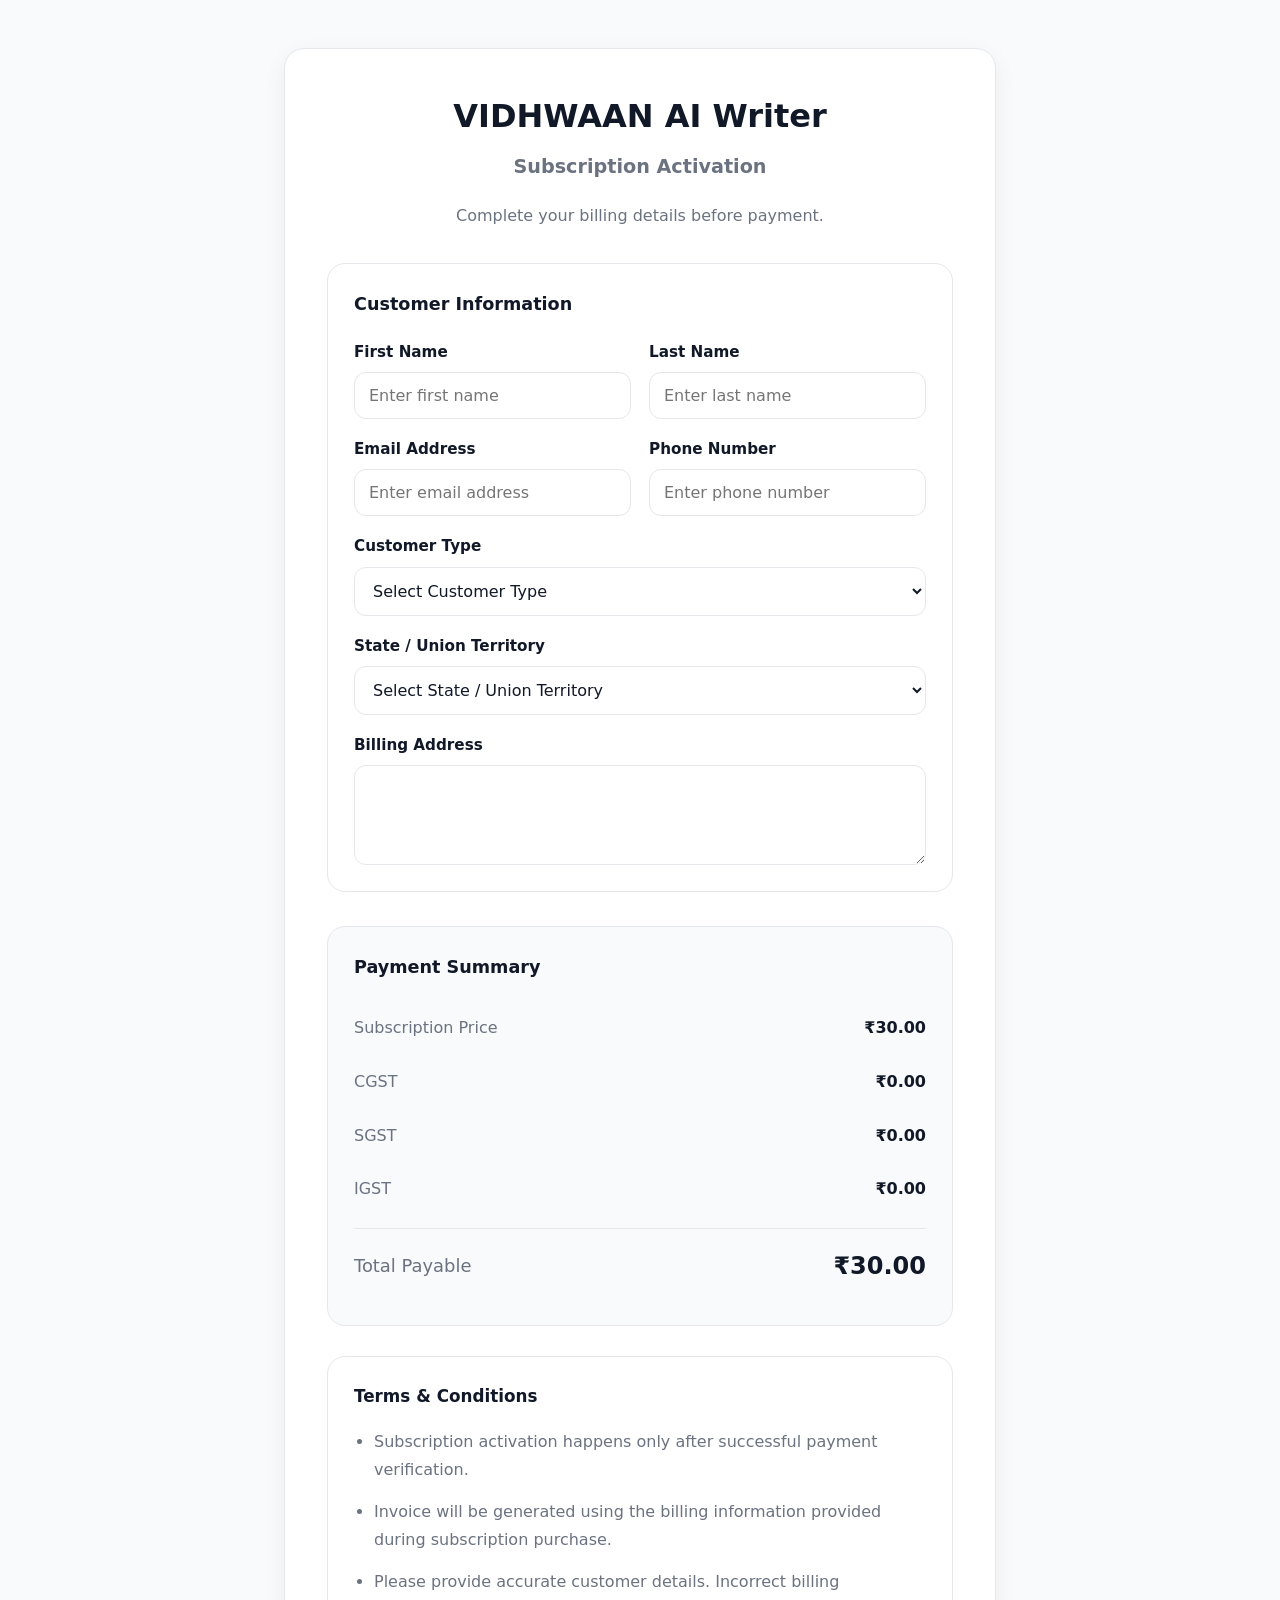
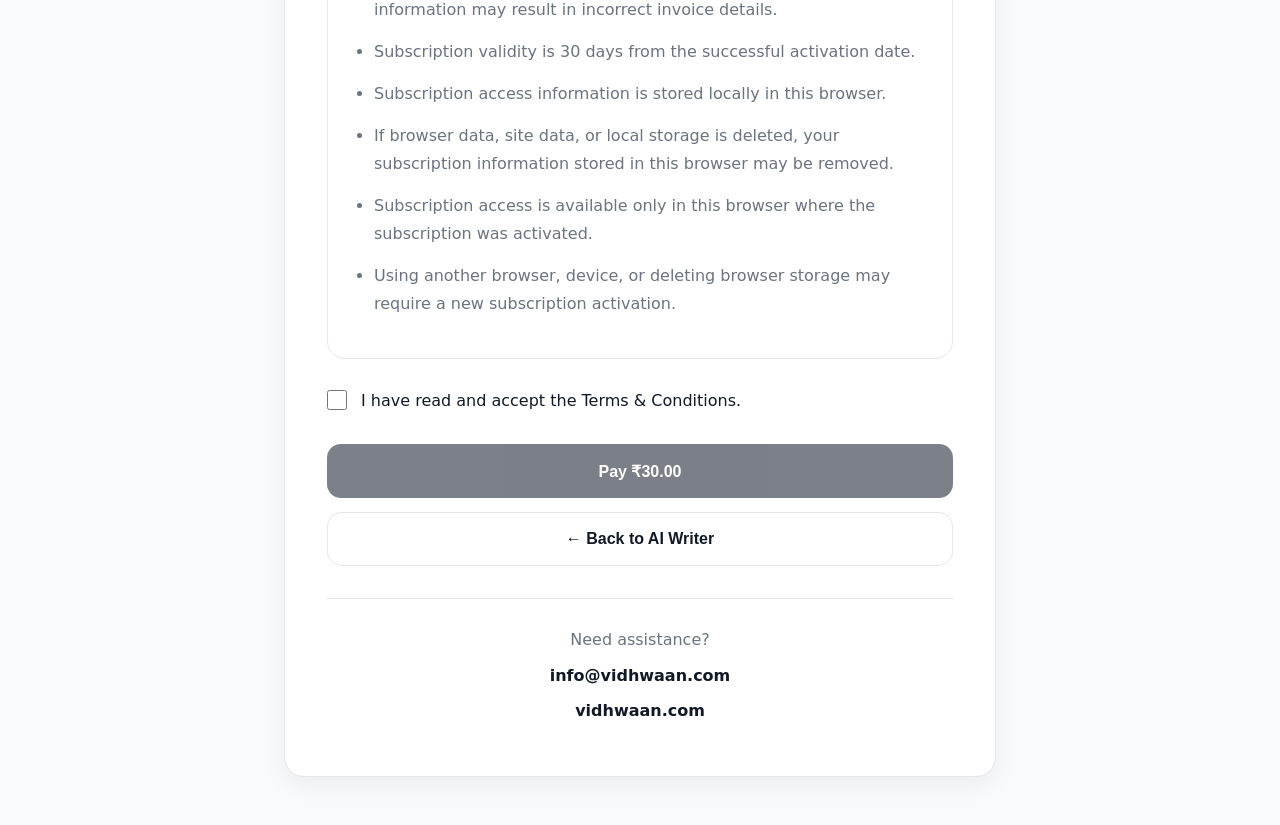
==== commit 26584642: "Update index.html" ====
--- a/payment/index.html
+++ b/payment/index.html
@@ -705,27 +705,31 @@
 </li>
 
 
+
 <li>
 
-Invoice will be generated using the billing information provided.
+Invoice will be generated using the billing information provided during subscription purchase.
 
 </li>
 
 
+
 <li>
 
-Please provide accurate customer details.
+Please provide accurate customer details. Incorrect billing information may result in incorrect invoice details.
 
 </li>
 
 
+
 <li>
 
-Subscription validity is 30 days from successful activation.
+Subscription validity is 30 days from the successful activation date.
 
 </li>
 
 
+
 <li>
 
 Subscription access information is stored locally in this browser.
@@ -733,6 +737,30 @@
 </li>
 
 
+
+<li>
+
+If browser data, site data, or local storage is deleted, your subscription information stored in this browser may be removed.
+
+</li>
+
+
+
+<li>
+
+Subscription access is available only in this browser where the subscription was activated.
+
+</li>
+
+
+
+<li>
+
+Using another browser, device, or deleting browser storage may require a new subscription activation.
+
+</li>
+
+
 </ul>
 
 
@@ -895,4 +923,4 @@
 </body>
 
 
-</html>+</html>
